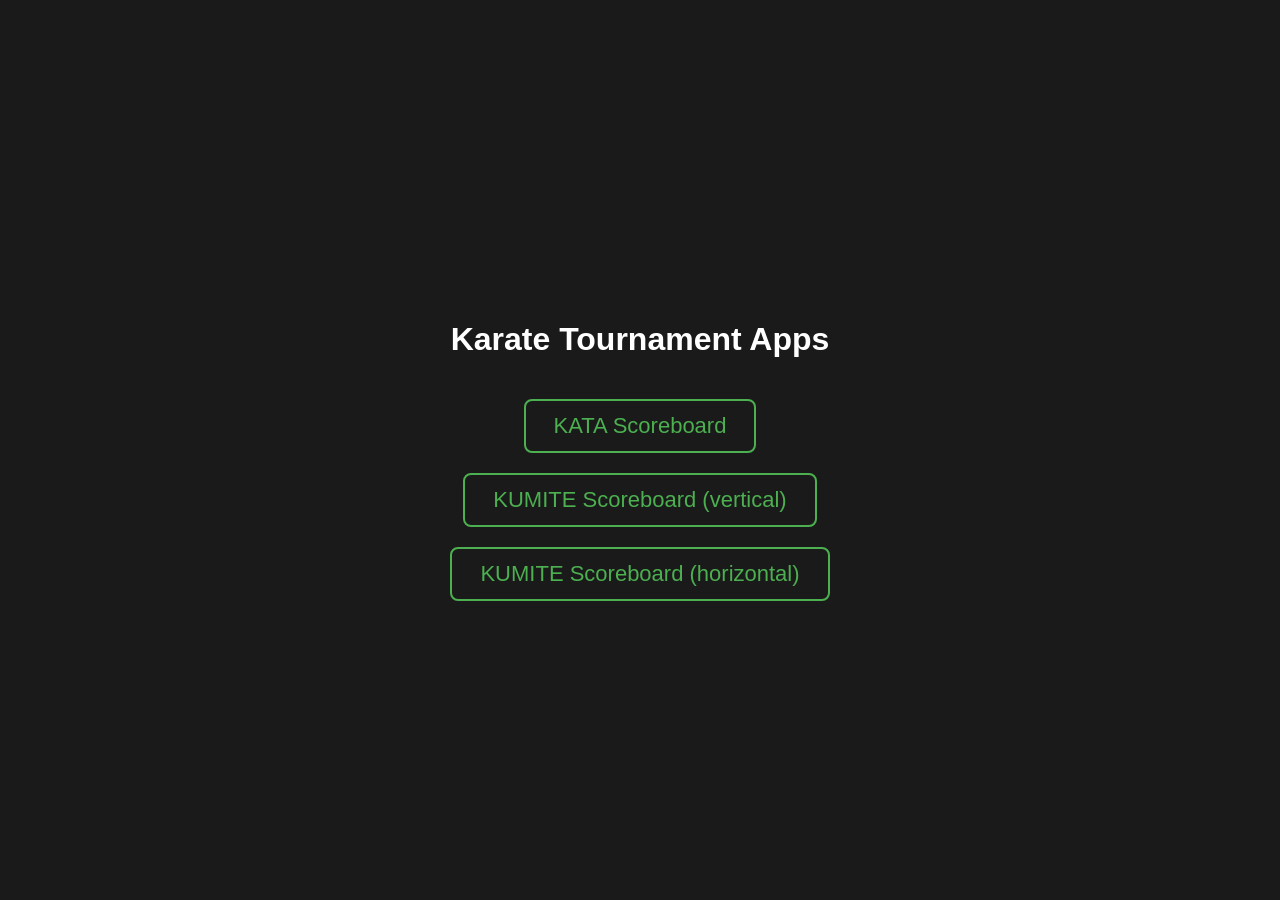
==== index.html @ cae9dda4 "init repo" ====
<!doctype html>
<html lang="vi">
  <head>
    <meta charset="UTF-8" />
    <title>Karate Tournament Apps</title>
    <style>
      body {
        font-family: Arial, sans-serif;
        background: #1a1a1a;
        color: #fff;
        display: flex;
        flex-direction: column;
        align-items: center;
        justify-content: center;
        height: 100vh;
        gap: 20px;
        margin: 0;
      }
      a {
        color: #4caf50;
        font-size: 22px;
        text-decoration: none;
        border: 2px solid #4caf50;
        padding: 12px 28px;
        border-radius: 8px;
      }
      a:hover {
        background: #4caf50;
        color: #1a1a1a;
      }
    </style>
  </head>
  <body>
    <h1>Karate Tournament Apps</h1>
    <a href="kata/">KATA Scoreboard</a>
    <a href="kumite-doc/">KUMITE Scoreboard (vertical)</a>
    <a href="kumite-ngang/">KUMITE Scoreboard (horizontal)</a>
  </body>
</html>
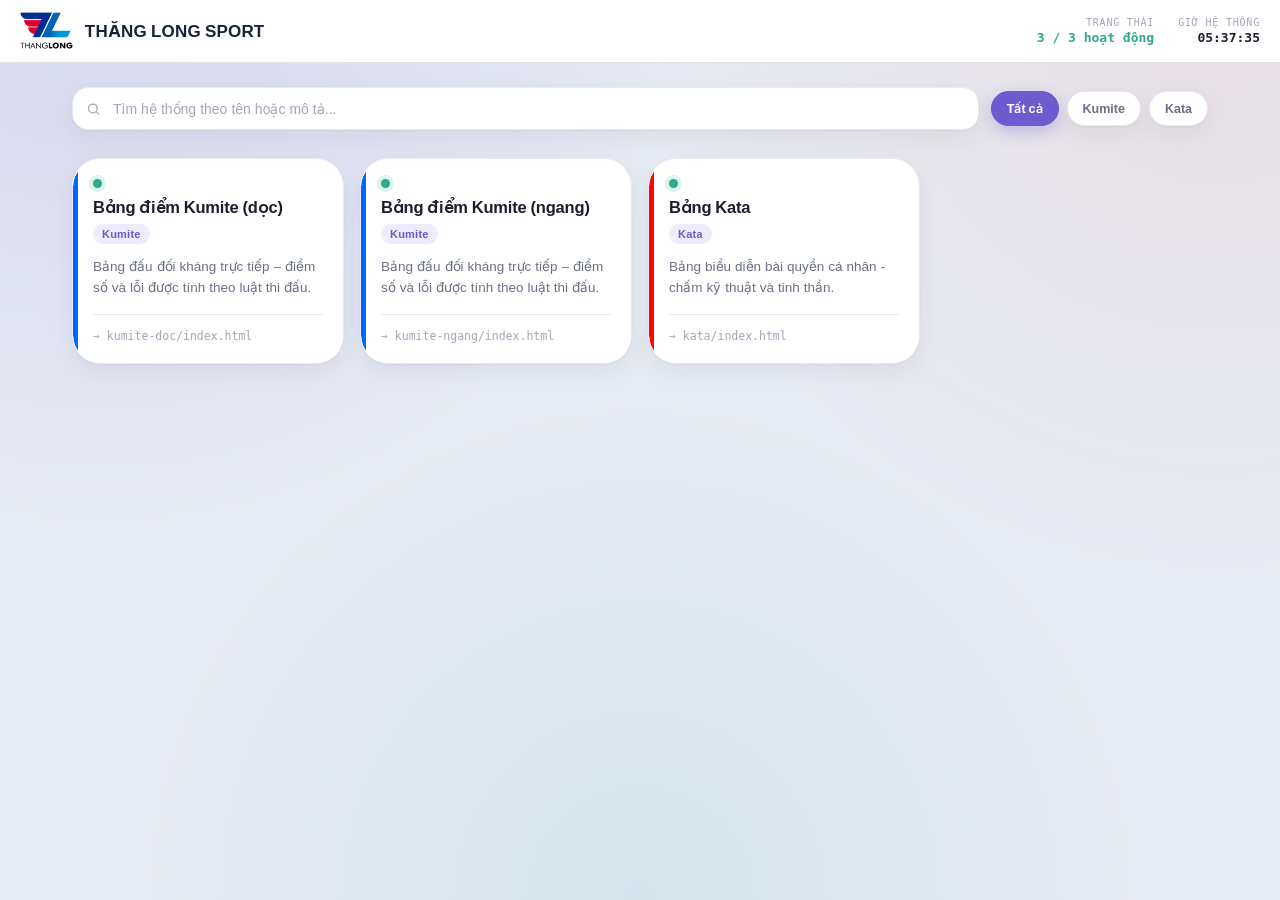
==== commit de1280e8: "update UI" ====
--- a/index.html
+++ b/index.html
@@ -2,38 +2,56 @@
 <html lang="vi">
   <head>
     <meta charset="UTF-8" />
-    <title>Karate Tournament Apps</title>
-    <style>
-      body {
-        font-family: Arial, sans-serif;
-        background: #1a1a1a;
-        color: #fff;
-        display: flex;
-        flex-direction: column;
-        align-items: center;
-        justify-content: center;
-        height: 100vh;
-        gap: 20px;
-        margin: 0;
-      }
-      a {
-        color: #4caf50;
-        font-size: 22px;
-        text-decoration: none;
-        border: 2px solid #4caf50;
-        padding: 12px 28px;
-        border-radius: 8px;
-      }
-      a:hover {
-        background: #4caf50;
-        color: #1a1a1a;
-      }
-    </style>
+    <meta name="viewport" content="width=device-width, initial-scale=1.0" />
+    <title>Thăng Long Sport</title>
+    <link rel="stylesheet" href="style.css" />
   </head>
   <body>
-    <h1>Karate Tournament Apps</h1>
-    <a href="kata/">KATA Scoreboard</a>
-    <a href="kumite-doc/">KUMITE Scoreboard (vertical)</a>
-    <a href="kumite-ngang/">KUMITE Scoreboard (horizontal)</a>
+    <div class="statusbar">
+      <div class="brand">
+        <img
+          class="brand-logo"
+          src="images/logo cty mầu.png"
+          alt="Thăng Long"
+        />
+        <div class="brand-text">Thăng Long Sport</div>
+      </div>
+      <div class="readouts">
+        <div class="readout-item">
+          <span class="readout-label">Trạng thái</span>
+          <span class="readout-value online" id="online-count">— hệ thống</span>
+        </div>
+        <div class="readout-item">
+          <span class="readout-label">Giờ hệ thống</span>
+          <span class="readout-value" id="clock">--:--:--</span>
+        </div>
+      </div>
+    </div>
+
+    <div class="controls">
+      <div class="search-wrap">
+        <svg
+          class="search-icon"
+          viewBox="0 0 24 24"
+          fill="none"
+          stroke="currentColor"
+          stroke-width="2"
+        >
+          <circle cx="11" cy="11" r="7"></circle>
+          <line x1="21" y1="21" x2="16.65" y2="16.65"></line>
+        </svg>
+        <input
+          type="text"
+          id="search"
+          placeholder="Tìm hệ thống theo tên hoặc mô tả..."
+        />
+      </div>
+      <div class="chips" id="chips"></div>
+      <button class="hidden-toggle" id="hiddenToggle" type="button"></button>
+    </div>
+
+    <div class="grid" id="grid"></div>
+
+    <script src="script.js"></script>
   </body>
 </html>
--- a/style.css
+++ b/style.css
@@ -0,0 +1,534 @@
+@font-face {
+        font-family: "Inter";
+        font-style: normal;
+        font-weight: 400;
+        font-display: swap;
+        src: url([data-uri])
+          format("woff2");
+      }
+      @font-face {
+        font-family: "Inter";
+        font-style: normal;
+        font-weight: 500;
+        font-display: swap;
+        src: url([data-uri])
+          format("woff2");
+      }
+      @font-face {
+        font-family: "Inter";
+        font-style: normal;
+        font-weight: 600;
+        font-display: swap;
+        src: url([data-uri])
+          format("woff2");
+      }
+      @font-face {
+        font-family: "Inter";
+        font-style: normal;
+        font-weight: 700;
+        font-display: swap;
+        src: url([data-uri])
+          format("woff2");
+      }
+      @font-face {
+        font-family: "Be Vietnam Pro";
+        font-style: normal;
+        font-weight: 600;
+        font-display: swap;
+        src: url([data-uri])
+          format("woff2");
+      }
+      @font-face {
+        font-family: "Be Vietnam Pro";
+        font-style: normal;
+        font-weight: 700;
+        font-display: swap;
+        src: url([data-uri])
+          format("woff2");
+      }
+
+      :root {
+        --bg: #e6eaf2;
+        --panel: #ffffff;
+        --panel-border: #e8e9f2;
+        --border-hover: #d5d7e6;
+        --text: #1c1e2b;
+        --text-dim: #6b6f85;
+        --text-faint: #a3a6b8;
+        --violet: #6d5bd0;
+        --violet-soft: #eeebfb;
+        --coral: #ee7b6c;
+        --mint: #3fb0b6;
+        --mint2: #2fa88f;
+        --amber: #e0a53a;
+        --red: #e2685e;
+        --shadow:
+          0 1px 2px rgba(28, 30, 43, 0.04), 0 8px 24px rgba(28, 30, 43, 0.06);
+        --shadow-hover:
+          0 4px 10px rgba(28, 30, 43, 0.06),
+          0 16px 40px rgba(109, 91, 208, 0.14);
+        --radius: 28px;
+        --mono:
+          ui-monospace, "SFMono-Regular", "IBM Plex Mono", Consolas, Menlo,
+          monospace;
+        --sans:
+          "Inter", -apple-system, "Segoe UI", "Helvetica Neue", Arial,
+          sans-serif;
+        --display: "Be Vietnam Pro", var(--sans);
+      }
+
+      * {
+        box-sizing: border-box;
+      }
+
+      html,
+      body {
+        margin: 0;
+        padding: 0;
+        min-height: 100vh;
+        color: var(--text);
+        font-family: var(--sans);
+        background:
+          radial-gradient(
+            circle at 8% -10%,
+            rgba(109, 91, 208, 0.14),
+            transparent 40%
+          ),
+          radial-gradient(
+            circle at 95% 0%,
+            rgba(238, 123, 108, 0.1),
+            transparent 38%
+          ),
+          radial-gradient(
+            circle at 50% 100%,
+            rgba(63, 176, 182, 0.1),
+            transparent 45%
+          ),
+          #e6eaf2;
+        background-attachment: fixed;
+      }
+
+      @media (prefers-reduced-motion: reduce) {
+        *,
+        *::before,
+        *::after {
+          animation-duration: 0.01ms !important;
+          animation-iteration-count: 1 !important;
+          transition-duration: 0.01ms !important;
+        }
+      }
+
+      /* ---------- Status bar ---------- */
+      .statusbar {
+        display: flex;
+        align-items: center;
+        justify-content: space-between;
+        gap: 12px;
+        padding: 12px 20px;
+        background: #ffffff;
+        border-bottom: 1px solid #dce2eb;
+        flex-wrap: wrap;
+        position: sticky;
+        top: 0;
+        z-index: 10;
+      }
+
+      /* Logo + tên: cùng thông số với trang máy chủ (web.css) */
+      .brand {
+        display: inline-flex;
+        align-items: center;
+        gap: 12px;
+        color: #16233a;
+      }
+
+      .brand-logo {
+        height: 38px;
+        width: auto;
+        display: block;
+      }
+
+      .brand-text {
+        font-family: var(--display);
+        font-weight: 700;
+        font-size: 17px;
+        letter-spacing: 0.01em;
+        text-transform: uppercase;
+        color: #16233a;
+      }
+
+      @media (max-width: 520px) {
+        .brand-text {
+          font-size: 15px;
+        }
+        .brand-logo {
+          height: 34px;
+        }
+      }
+
+      .readouts {
+        display: flex;
+        align-items: center;
+        gap: 24px;
+        font-family: var(--mono);
+        font-size: 12px;
+        color: var(--text-dim);
+      }
+      .readout-item {
+        display: flex;
+        flex-direction: column;
+        align-items: flex-end;
+        gap: 2px;
+      }
+      .readout-label {
+        font-size: 10px;
+        letter-spacing: 0.08em;
+        color: var(--text-faint);
+        text-transform: uppercase;
+      }
+      .readout-value {
+        color: var(--text);
+        font-size: 13px;
+        font-weight: 600;
+      }
+      .readout-value.online {
+        color: var(--mint2);
+      }
+
+      /* ---------- Controls ---------- */
+      .controls {
+        display: flex;
+        align-items: center;
+        gap: 12px;
+        padding: 24px 32px 6px;
+        flex-wrap: wrap;
+        max-width: 1200px;
+        margin: 0 auto;
+      }
+
+      .search-wrap {
+        position: relative;
+        flex: 1;
+        min-width: 240px;
+      }
+      .search-wrap input {
+        width: 100%;
+        background: var(--panel);
+        border: 1px solid var(--panel-border);
+        border-radius: 16px;
+        padding: 12px 16px 12px 40px;
+        color: var(--text);
+        font-family: var(--sans);
+        font-size: 14px;
+        outline: none;
+        box-shadow: var(--shadow);
+        transition:
+          border-color 0.15s ease,
+          box-shadow 0.15s ease;
+      }
+      .search-wrap input:focus {
+        border-color: var(--violet);
+        box-shadow: 0 0 0 4px var(--violet-soft);
+      }
+      .search-wrap input::placeholder {
+        color: var(--text-faint);
+      }
+      .search-icon {
+        position: absolute;
+        left: 14px;
+        top: 50%;
+        transform: translateY(-50%);
+        width: 15px;
+        height: 15px;
+        color: var(--text-faint);
+        pointer-events: none;
+      }
+
+      .chips {
+        display: flex;
+        gap: 8px;
+        flex-wrap: wrap;
+      }
+      .chip {
+        font-family: var(--sans);
+        font-weight: 600;
+        font-size: 12.5px;
+        padding: 9px 15px;
+        border-radius: 999px;
+        border: 1px solid var(--panel-border);
+        background: var(--panel);
+        color: var(--text-dim);
+        cursor: pointer;
+        transition: all 0.15s ease;
+        user-select: none;
+        box-shadow: var(--shadow);
+      }
+      .chip:hover {
+        border-color: var(--border-hover);
+        color: var(--text);
+      }
+      .chip.active {
+        background: var(--violet);
+        border-color: var(--violet);
+        color: #fff;
+        box-shadow: 0 6px 16px rgba(109, 91, 208, 0.3);
+      }
+
+      .hidden-toggle {
+        font-family: var(--sans);
+        font-weight: 600;
+        font-size: 12.5px;
+        padding: 9px 15px;
+        border-radius: 999px;
+        border: 1px dashed var(--panel-border);
+        background: transparent;
+        color: var(--text-faint);
+        cursor: pointer;
+        transition: all 0.15s ease;
+        user-select: none;
+        margin-left: auto;
+        display: none;
+      }
+      .hidden-toggle.has-hidden {
+        display: inline-block;
+      }
+      .hidden-toggle:hover {
+        border-color: var(--border-hover);
+        color: var(--text-dim);
+      }
+      .hidden-toggle.active {
+        background: var(--violet-soft);
+        border-style: solid;
+        border-color: var(--violet);
+        color: var(--violet);
+      }
+
+      /* ---------- Grid ---------- */
+      .grid {
+        display: grid;
+        grid-template-columns: repeat(auto-fill, minmax(270px, 1fr));
+        gap: 16px;
+        padding: 22px 32px 50px;
+        max-width: 1200px;
+        margin: 0 auto;
+      }
+
+      .card {
+        display: block;
+        text-align: left;
+        background: var(--panel);
+        border: 1px solid var(--panel-border);
+        border-radius: var(--radius);
+        padding: 20px;
+        cursor: pointer;
+        position: relative;
+        color: inherit;
+        font: inherit;
+        box-shadow: var(--shadow);
+        transition:
+          transform 0.18s ease,
+          box-shadow 0.18s ease,
+          border-color 0.18s ease;
+        opacity: 0;
+        transform: translateY(10px);
+        animation: rise 0.45s cubic-bezier(0.2, 0.7, 0.3, 1) forwards;
+        overflow: hidden;
+      }
+      .card:hover,
+      .card:focus-visible {
+        transform: translateY(-4px);
+        box-shadow: var(--shadow-hover);
+        border-color: #cfc7f5;
+      }
+      .card:focus-visible {
+        outline: 2px solid var(--violet);
+        outline-offset: 2px;
+      }
+      .card:active {
+        transform: translateY(-1px);
+      }
+
+      /* Mảng màu bo cong ở góc trên-trái, đại diện cho nhóm hệ thống */
+      /* Dải màu nổi bật dọc theo viền trái card, đại diện cho nhóm hệ thống */
+      .card::before {
+        content: "";
+        position: absolute;
+        inset: 0;
+        border-radius: var(--radius);
+        background: var(
+          --card-accent,
+          linear-gradient(135deg, #6d5bd0, #9c8cf0)
+        );
+        -webkit-mask: linear-gradient(
+          to right,
+          black 0,
+          black 5px,
+          transparent 5px
+        );
+        mask: linear-gradient(to right, black 0, black 5px, transparent 5px);
+        transition:
+          -webkit-mask 0.18s ease,
+          mask 0.18s ease;
+        pointer-events: none;
+      }
+      .card:hover::before,
+      .card:focus-visible::before {
+        -webkit-mask: linear-gradient(
+          to right,
+          black 0,
+          black 7px,
+          transparent 7px
+        );
+        mask: linear-gradient(to right, black 0, black 7px, transparent 7px);
+      }
+
+      .card-top {
+        display: flex;
+        align-items: flex-start;
+        justify-content: space-between;
+        gap: 10px;
+        margin-bottom: 8px;
+      }
+
+      .hide-btn {
+        width: 22px;
+        height: 22px;
+        border-radius: 7px;
+        border: none;
+        background: transparent;
+        color: var(--text-faint);
+        display: flex;
+        align-items: center;
+        justify-content: center;
+        cursor: pointer;
+        opacity: 0;
+        transition: opacity 0.15s ease, background 0.15s ease, color 0.15s ease;
+        flex-shrink: 0;
+      }
+      .hide-btn svg { width: 14px; height: 14px; }
+      .card:hover .hide-btn, .card:focus-within .hide-btn {
+        opacity: 1;
+      }
+      .hide-btn:hover {
+        background: var(--bg);
+        color: var(--red);
+      }
+
+      .card.is-hidden-preview {
+        opacity: 0.55;
+        border-style: dashed;
+      }
+      .card.is-hidden-preview:hover {
+        opacity: 0.85;
+      }
+      .card.is-hidden-preview .hide-btn {
+        opacity: 1;
+        color: var(--violet);
+      }
+      .card.is-hidden-preview .hide-btn:hover {
+        background: var(--violet-soft);
+        color: var(--violet);
+      }
+
+      .status-dot {
+        width: 9px;
+        height: 9px;
+        border-radius: 50%;
+        flex-shrink: 0;
+      }
+      .status-dot.online {
+        background: var(--mint2);
+        box-shadow: 0 0 0 4px rgba(47, 168, 143, 0.15);
+        animation: pulse 2.4s ease-in-out infinite;
+      }
+      .status-dot.maintenance {
+        background: var(--amber);
+        box-shadow: 0 0 0 4px rgba(224, 165, 58, 0.15);
+      }
+      .status-dot.offline {
+        background: var(--red);
+        box-shadow: 0 0 0 4px rgba(226, 104, 94, 0.15);
+      }
+
+      .card-name {
+        font-family: var(--display);
+        font-weight: 600;
+        font-size: 16.5px;
+        letter-spacing: -0.01em;
+        margin: 0 0 5px;
+      }
+
+      .card-category {
+        display: inline-block;
+        font-size: 11px;
+        font-weight: 600;
+        letter-spacing: 0.02em;
+        color: var(--violet);
+        background: var(--violet-soft);
+        padding: 3px 9px;
+        border-radius: 999px;
+        margin: 0 0 12px;
+      }
+
+      .card-desc {
+        font-size: 13.5px;
+        line-height: 1.55;
+        color: var(--text-dim);
+        margin: 0;
+      }
+
+      .card-link {
+        margin-top: 16px;
+        padding-top: 14px;
+        border-top: 1px solid var(--panel-border);
+        font-family: var(--mono);
+        font-size: 11.5px;
+        color: var(--text-faint);
+        display: flex;
+        align-items: center;
+        gap: 6px;
+        overflow: hidden;
+        text-overflow: ellipsis;
+        white-space: nowrap;
+      }
+      .card:hover .card-link,
+      .card:focus-visible .card-link {
+        color: var(--violet);
+      }
+
+      .empty-state {
+        grid-column: 1 / -1;
+        text-align: center;
+        padding: 70px 20px;
+        color: var(--text-faint);
+        font-size: 14px;
+      }
+
+      @keyframes rise {
+        to {
+          opacity: 1;
+          transform: translateY(0);
+        }
+      }
+      @keyframes pulse {
+        0%,
+        100% {
+          opacity: 1;
+        }
+        50% {
+          opacity: 0.35;
+        }
+      }
+
+      @media (max-width: 640px) {
+        .statusbar {
+          padding: 14px 18px;
+        }
+        .controls,
+        .grid {
+          padding-left: 18px;
+          padding-right: 18px;
+        }
+        .readouts {
+          gap: 14px;
+        }
+      }
